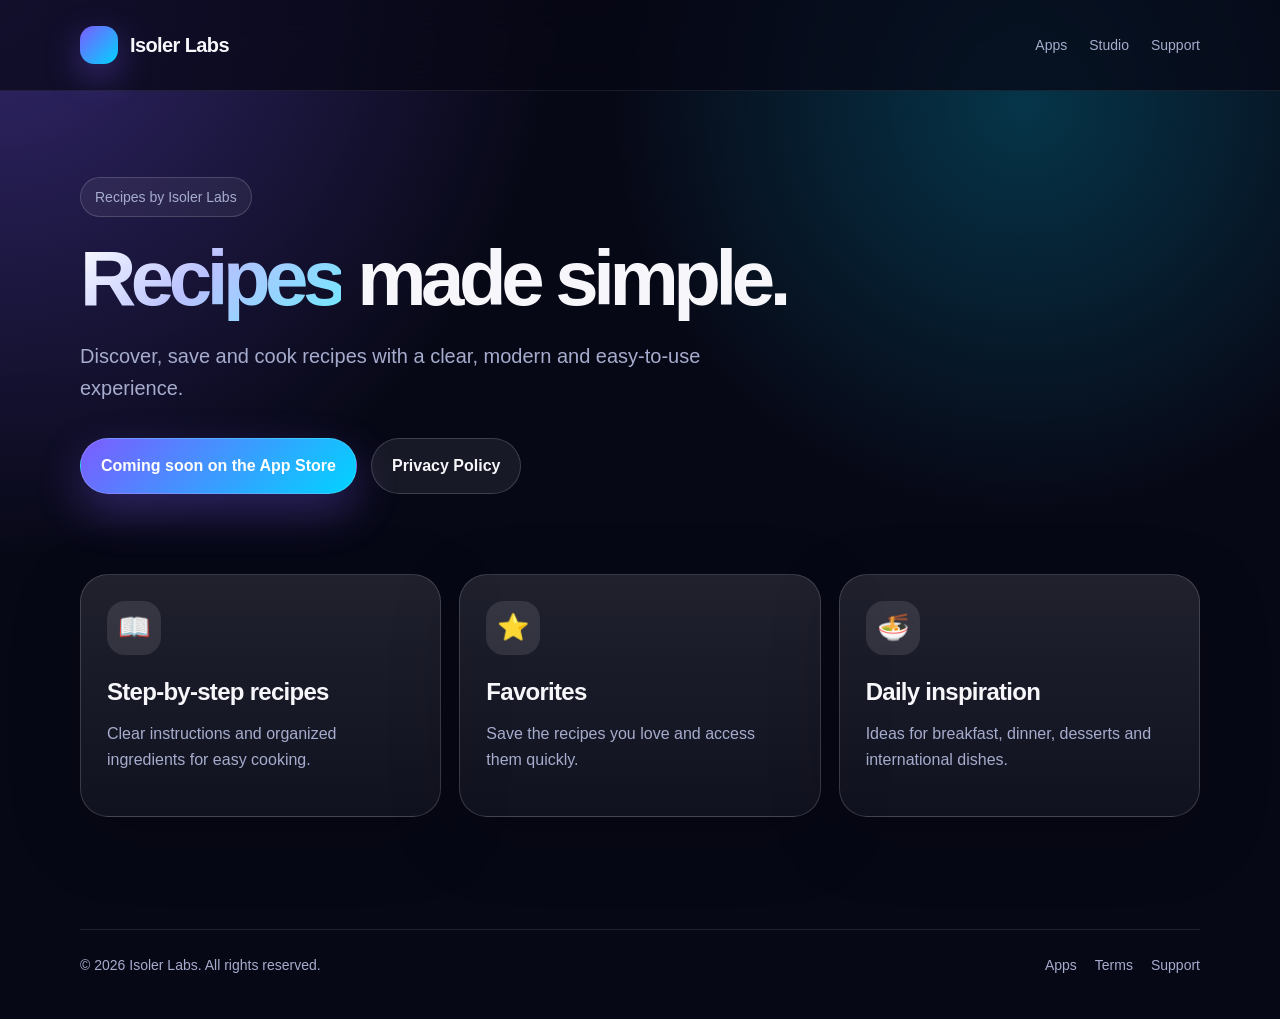
==== apps/recipes/index.html @ 73c51f67 "Initial Isoler Labs website" ====
<!DOCTYPE html>
<html lang="en">
<head>
  <meta charset="UTF-8" />
  <meta name="viewport" content="width=device-width, initial-scale=1.0" />
  <title>Recipes | Isoler Labs</title>
  <meta name="description" content="Recipes is a simple recipe app by Isoler Labs." />
  <style>
    :root {
      --bg: #070816;
      --card: rgba(255,255,255,0.08);
      --card-border: rgba(255,255,255,0.16);
      --text: #f7f7fb;
      --muted: #a6accd;
      --accent: #7c5cff;
      --accent-2: #00d4ff;
      --radius: 28px;
    }
    * { box-sizing: border-box; }
    body {
      margin: 0;
      font-family: Inter, -apple-system, BlinkMacSystemFont, "Segoe UI", sans-serif;
      background: radial-gradient(circle at top left, rgba(124,92,255,0.36), transparent 34%),
                  radial-gradient(circle at 80% 10%, rgba(0,212,255,0.22), transparent 30%),
                  var(--bg);
      color: var(--text);
      line-height: 1.6;
    }
    a { color: inherit; text-decoration: none; }
    .container { width: min(1120px, calc(100% - 40px)); margin: 0 auto; }
    header {
      padding: 26px 0;
      position: sticky;
      top: 0;
      backdrop-filter: blur(18px);
      background: rgba(7,8,22,0.72);
      z-index: 10;
      border-bottom: 1px solid rgba(255,255,255,0.08);
    }
    nav { display: flex; justify-content: space-between; align-items: center; gap: 20px; }
    .logo { display: flex; align-items: center; gap: 12px; font-weight: 800; letter-spacing: -0.03em; font-size: 20px; }
    .logo-mark { width: 38px; height: 38px; border-radius: 14px; background: linear-gradient(135deg, var(--accent), var(--accent-2)); box-shadow: 0 12px 35px rgba(124,92,255,0.4); }
    .nav-links { display: flex; gap: 22px; color: var(--muted); font-size: 14px; }
    .hero { padding: 86px 0 52px; }
    .badge { display: inline-flex; padding: 8px 14px; border: 1px solid var(--card-border); border-radius: 999px; background: rgba(255,255,255,0.06); color: var(--muted); font-size: 14px; margin-bottom: 24px; }
    h1 { font-size: clamp(44px, 7vw, 78px); line-height: .96; letter-spacing: -0.07em; margin: 0 0 24px; max-width: 850px; }
    .gradient-text { background: linear-gradient(135deg, #ffffff, #b8c0ff 48%, #70e9ff); -webkit-background-clip: text; background-clip: text; color: transparent; }
    .lead { color: var(--muted); font-size: 20px; max-width: 720px; margin: 0 0 34px; }
    .grid { display: grid; grid-template-columns: repeat(3, 1fr); gap: 18px; margin: 28px 0 70px; }
    .card { display: block; background: linear-gradient(180deg, rgba(255,255,255,0.1), rgba(255,255,255,0.045)); border: 1px solid var(--card-border); border-radius: var(--radius); padding: 26px; box-shadow: 0 20px 70px rgba(0,0,0,0.24); transition: transform .2s ease, border-color .2s ease; }
    .card:hover { transform: translateY(-3px); border-color: rgba(124,92,255,0.45); }
    .icon { width: 54px; height: 54px; border-radius: 18px; display: grid; place-items: center; background: rgba(255,255,255,0.1); margin-bottom: 18px; font-size: 26px; }
    .card h2, .card h3 { margin: 0 0 10px; font-size: 24px; letter-spacing: -0.03em; }
    .card p { margin: 0 0 18px; color: var(--muted); }
    .meta { color: var(--muted); font-size: 14px; }
    .actions { display: flex; gap: 14px; flex-wrap: wrap; margin-top: 22px; }
    .button { display: inline-flex; padding: 14px 20px; border-radius: 999px; font-weight: 700; border: 1px solid rgba(255,255,255,0.16); transition: transform .2s ease, background .2s ease; }
    .button:hover { transform: translateY(-2px); }
    .button.primary { background: linear-gradient(135deg, var(--accent), var(--accent-2)); color: white; box-shadow: 0 18px 45px rgba(124,92,255,0.32); }
    .button.secondary { background: rgba(255,255,255,0.07); color: var(--text); }
    .content-card { background: linear-gradient(180deg, rgba(255,255,255,0.1), rgba(255,255,255,0.045)); border: 1px solid var(--card-border); border-radius: var(--radius); padding: 34px; margin-bottom: 70px; }
    .content-card h2 { font-size: 28px; letter-spacing: -0.04em; margin-top: 30px; }
    .content-card h2:first-child { margin-top: 0; }
    .content-card p, .content-card li { color: var(--muted); }
    footer { padding: 42px 0; color: var(--muted); font-size: 14px; }
    .footer-inner { display: flex; justify-content: space-between; gap: 20px; flex-wrap: wrap; border-top: 1px solid rgba(255,255,255,0.1); padding-top: 24px; }
    .footer-links { display: flex; gap: 18px; }
    @media (max-width: 820px) { .nav-links { display: none; } .grid { grid-template-columns: 1fr; } .hero { padding-top: 64px; } }
</style>
</head>
<body>
  <header>
    <nav class="container">
      <a href="/" class="logo" aria-label="Isoler Labs home">
        <span class="logo-mark"></span>
        <span>Isoler Labs</span>
      </a>
      <div class="nav-links">
        <a href="/apps.html">Apps</a>
        <a href="/#studio">Studio</a>
        <a href="/support.html">Support</a>
      </div>
    </nav>
  </header>
  <main class="container">
    <section class="hero">
      <div class="badge">Recipes by Isoler Labs</div>
      <h1><span class="gradient-text">Recipes</span> made simple.</h1>
      <p class="lead">Discover, save and cook recipes with a clear, modern and easy-to-use experience.</p>
      <div class="actions">
        <a class="button primary" href="#">Coming soon on the App Store</a>
        <a class="button secondary" href="/apps/recipes/privacy.html">Privacy Policy</a>
      </div>
    </section>

    <section class="grid">
      <article class="card">
        <div class="icon">📖</div>
        <h2>Step-by-step recipes</h2>
        <p>Clear instructions and organized ingredients for easy cooking.</p>
      </article>
      <article class="card">
        <div class="icon">⭐</div>
        <h2>Favorites</h2>
        <p>Save the recipes you love and access them quickly.</p>
      </article>
      <article class="card">
        <div class="icon">🍜</div>
        <h2>Daily inspiration</h2>
        <p>Ideas for breakfast, dinner, desserts and international dishes.</p>
      </article>
    </section>
  </main>
  <footer class="container">
    <div class="footer-inner">
      <span>© 2026 Isoler Labs. All rights reserved.</span>
      <div class="footer-links">
        <a href="/apps.html">Apps</a>
        <a href="/terms.html">Terms</a>
        <a href="/support.html">Support</a>
      </div>
    </div>
  </footer>
</body>
</html>
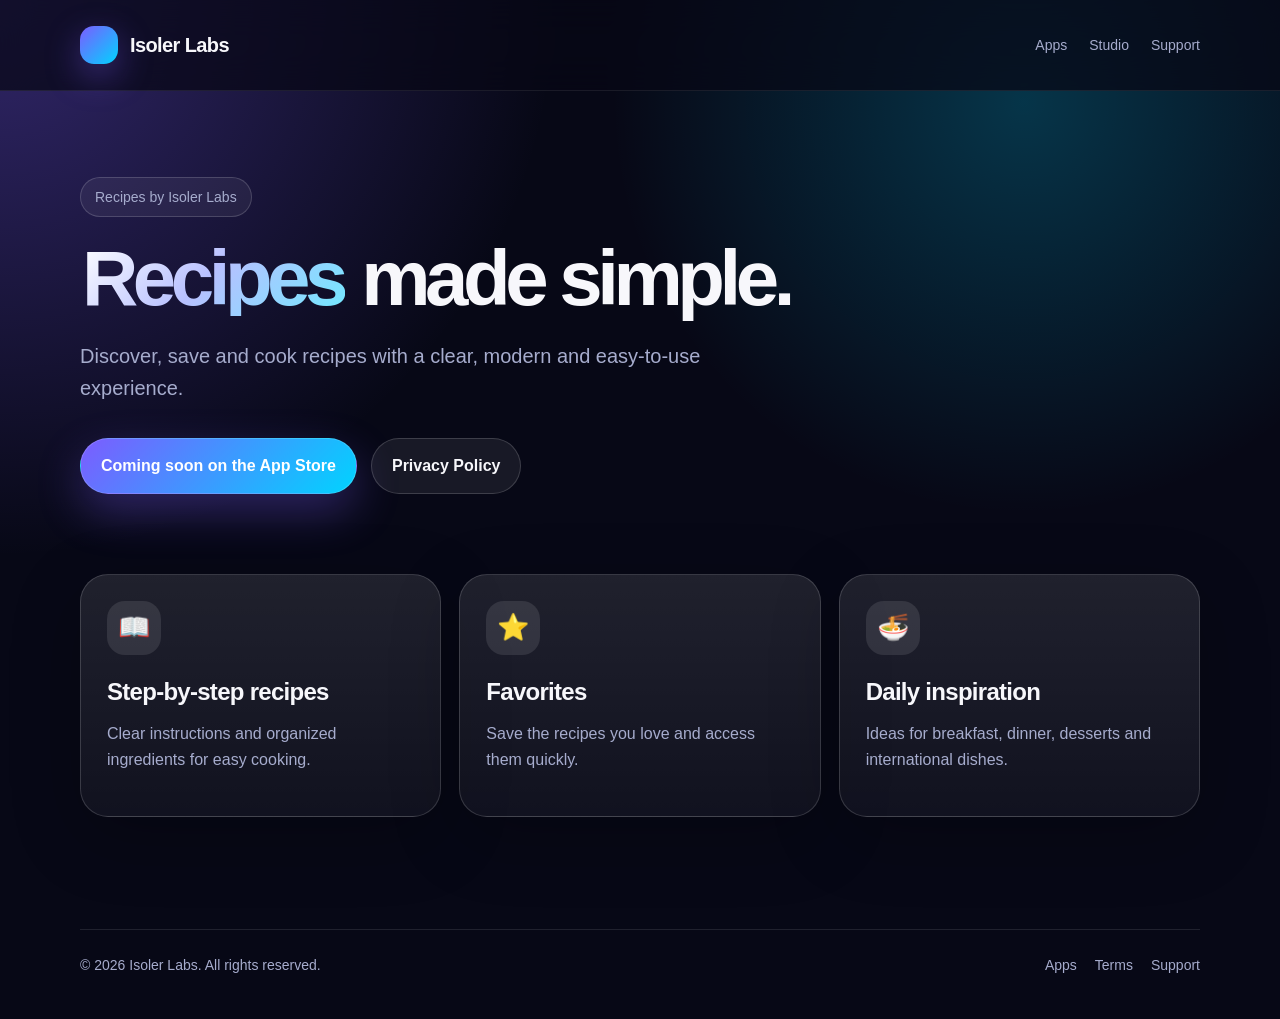
==== commit 5bbf0f02: "Some styles improvements" ====
--- a/apps/recipes/index.html
+++ b/apps/recipes/index.html
@@ -5,68 +5,8 @@
   <meta name="viewport" content="width=device-width, initial-scale=1.0" />
   <title>Recipes | Isoler Labs</title>
   <meta name="description" content="Recipes is a simple recipe app by Isoler Labs." />
-  <style>
-    :root {
-      --bg: #070816;
-      --card: rgba(255,255,255,0.08);
-      --card-border: rgba(255,255,255,0.16);
-      --text: #f7f7fb;
-      --muted: #a6accd;
-      --accent: #7c5cff;
-      --accent-2: #00d4ff;
-      --radius: 28px;
-    }
-    * { box-sizing: border-box; }
-    body {
-      margin: 0;
-      font-family: Inter, -apple-system, BlinkMacSystemFont, "Segoe UI", sans-serif;
-      background: radial-gradient(circle at top left, rgba(124,92,255,0.36), transparent 34%),
-                  radial-gradient(circle at 80% 10%, rgba(0,212,255,0.22), transparent 30%),
-                  var(--bg);
-      color: var(--text);
-      line-height: 1.6;
-    }
-    a { color: inherit; text-decoration: none; }
-    .container { width: min(1120px, calc(100% - 40px)); margin: 0 auto; }
-    header {
-      padding: 26px 0;
-      position: sticky;
-      top: 0;
-      backdrop-filter: blur(18px);
-      background: rgba(7,8,22,0.72);
-      z-index: 10;
-      border-bottom: 1px solid rgba(255,255,255,0.08);
-    }
-    nav { display: flex; justify-content: space-between; align-items: center; gap: 20px; }
-    .logo { display: flex; align-items: center; gap: 12px; font-weight: 800; letter-spacing: -0.03em; font-size: 20px; }
-    .logo-mark { width: 38px; height: 38px; border-radius: 14px; background: linear-gradient(135deg, var(--accent), var(--accent-2)); box-shadow: 0 12px 35px rgba(124,92,255,0.4); }
-    .nav-links { display: flex; gap: 22px; color: var(--muted); font-size: 14px; }
-    .hero { padding: 86px 0 52px; }
-    .badge { display: inline-flex; padding: 8px 14px; border: 1px solid var(--card-border); border-radius: 999px; background: rgba(255,255,255,0.06); color: var(--muted); font-size: 14px; margin-bottom: 24px; }
-    h1 { font-size: clamp(44px, 7vw, 78px); line-height: .96; letter-spacing: -0.07em; margin: 0 0 24px; max-width: 850px; }
-    .gradient-text { background: linear-gradient(135deg, #ffffff, #b8c0ff 48%, #70e9ff); -webkit-background-clip: text; background-clip: text; color: transparent; }
-    .lead { color: var(--muted); font-size: 20px; max-width: 720px; margin: 0 0 34px; }
-    .grid { display: grid; grid-template-columns: repeat(3, 1fr); gap: 18px; margin: 28px 0 70px; }
-    .card { display: block; background: linear-gradient(180deg, rgba(255,255,255,0.1), rgba(255,255,255,0.045)); border: 1px solid var(--card-border); border-radius: var(--radius); padding: 26px; box-shadow: 0 20px 70px rgba(0,0,0,0.24); transition: transform .2s ease, border-color .2s ease; }
-    .card:hover { transform: translateY(-3px); border-color: rgba(124,92,255,0.45); }
-    .icon { width: 54px; height: 54px; border-radius: 18px; display: grid; place-items: center; background: rgba(255,255,255,0.1); margin-bottom: 18px; font-size: 26px; }
-    .card h2, .card h3 { margin: 0 0 10px; font-size: 24px; letter-spacing: -0.03em; }
-    .card p { margin: 0 0 18px; color: var(--muted); }
-    .meta { color: var(--muted); font-size: 14px; }
-    .actions { display: flex; gap: 14px; flex-wrap: wrap; margin-top: 22px; }
-    .button { display: inline-flex; padding: 14px 20px; border-radius: 999px; font-weight: 700; border: 1px solid rgba(255,255,255,0.16); transition: transform .2s ease, background .2s ease; }
-    .button:hover { transform: translateY(-2px); }
-    .button.primary { background: linear-gradient(135deg, var(--accent), var(--accent-2)); color: white; box-shadow: 0 18px 45px rgba(124,92,255,0.32); }
-    .button.secondary { background: rgba(255,255,255,0.07); color: var(--text); }
-    .content-card { background: linear-gradient(180deg, rgba(255,255,255,0.1), rgba(255,255,255,0.045)); border: 1px solid var(--card-border); border-radius: var(--radius); padding: 34px; margin-bottom: 70px; }
-    .content-card h2 { font-size: 28px; letter-spacing: -0.04em; margin-top: 30px; }
-    .content-card h2:first-child { margin-top: 0; }
-    .content-card p, .content-card li { color: var(--muted); }
-    footer { padding: 42px 0; color: var(--muted); font-size: 14px; }
-    .footer-inner { display: flex; justify-content: space-between; gap: 20px; flex-wrap: wrap; border-top: 1px solid rgba(255,255,255,0.1); padding-top: 24px; }
-    .footer-links { display: flex; gap: 18px; }
-    @media (max-width: 820px) { .nav-links { display: none; } .grid { grid-template-columns: 1fr; } .hero { padding-top: 64px; } }
-</style>
+  <link rel="icon" href="/favicon.svg" type="image/svg+xml" />
+  <link rel="stylesheet" href="/style.css" />
 </head>
 <body>
   <header>
@@ -75,6 +15,9 @@
         <span class="logo-mark"></span>
         <span>Isoler Labs</span>
       </a>
+      <button class="nav-toggle" aria-label="Toggle navigation" aria-expanded="false">
+        <span></span><span></span><span></span>
+      </button>
       <div class="nav-links">
         <a href="/apps.html">Apps</a>
         <a href="/#studio">Studio</a>
@@ -121,5 +64,6 @@
       </div>
     </div>
   </footer>
+  <script src="/main.js"></script>
 </body>
-</html>+</html>
--- a/style.css
+++ b/style.css
@@ -0,0 +1,213 @@
+:root {
+  --bg: #070816;
+  --card: rgba(255,255,255,0.08);
+  --card-border: rgba(255,255,255,0.16);
+  --text: #f7f7fb;
+  --muted: #a6accd;
+  --accent: #7c5cff;
+  --accent-2: #00d4ff;
+  --radius: 28px;
+}
+
+* { box-sizing: border-box; }
+
+body {
+  margin: 0;
+  font-family: Inter, -apple-system, BlinkMacSystemFont, "Segoe UI", sans-serif;
+  background: radial-gradient(circle at top left, rgba(124,92,255,0.36), transparent 34%),
+              radial-gradient(circle at 80% 10%, rgba(0,212,255,0.22), transparent 30%),
+              var(--bg);
+  color: var(--text);
+  line-height: 1.6;
+}
+
+a { color: inherit; text-decoration: none; }
+
+.container { width: min(1120px, calc(100% - 40px)); margin: 0 auto; }
+
+header {
+  padding: 26px 0;
+  position: sticky;
+  top: 0;
+  backdrop-filter: blur(18px);
+  background: rgba(7,8,22,0.72);
+  z-index: 10;
+  border-bottom: 1px solid rgba(255,255,255,0.08);
+}
+
+nav { display: flex; justify-content: space-between; align-items: center; gap: 20px; }
+
+.logo { display: flex; align-items: center; gap: 12px; font-weight: 800; letter-spacing: -0.03em; font-size: 20px; }
+
+.logo-mark {
+  width: 38px;
+  height: 38px;
+  flex-shrink: 0;
+  border-radius: 14px;
+  background: linear-gradient(135deg, var(--accent), var(--accent-2));
+  box-shadow: 0 12px 35px rgba(124,92,255,0.4);
+}
+
+.nav-links { display: flex; gap: 22px; color: var(--muted); font-size: 14px; }
+
+.nav-toggle {
+  display: none;
+  flex-direction: column;
+  justify-content: center;
+  gap: 5px;
+  background: none;
+  border: none;
+  cursor: pointer;
+  padding: 6px;
+}
+.nav-toggle span {
+  display: block;
+  width: 22px;
+  height: 2px;
+  background: var(--text);
+  border-radius: 2px;
+  transition: transform .2s ease, opacity .2s ease;
+}
+
+.hero { padding: 86px 0 52px; }
+
+.badge {
+  display: inline-flex;
+  align-items: center;
+  padding: 8px 14px;
+  border: 1px solid var(--card-border);
+  border-radius: 999px;
+  background: rgba(255,255,255,0.06);
+  color: var(--muted);
+  font-size: 14px;
+  margin-bottom: 24px;
+}
+
+h1 { font-size: clamp(44px, 7vw, 78px); line-height: .96; letter-spacing: -0.07em; margin: 0 0 24px; max-width: 850px; }
+
+.gradient-text {
+  background: linear-gradient(135deg, #ffffff, #b8c0ff 48%, #70e9ff);
+  -webkit-background-clip: text;
+  background-clip: text;
+  color: transparent;
+  display: inline-block;
+  padding: 0 2px;
+}
+
+.lead { color: var(--muted); font-size: 20px; max-width: 720px; margin: 0 0 34px; }
+
+.section { padding: 58px 0; }
+
+.section-title { font-size: clamp(32px, 5vw, 54px); line-height: 1; letter-spacing: -0.05em; margin: 0 0 18px; }
+.section-lead { color: var(--muted); font-size: 18px; max-width: 640px; margin: 0 0 34px; }
+
+.grid { display: grid; grid-template-columns: repeat(3, 1fr); gap: 18px; margin: 28px 0 70px; }
+
+.actions { display: flex; gap: 14px; flex-wrap: wrap; margin-top: 22px; }
+
+.card {
+  display: block;
+  background: linear-gradient(180deg, rgba(255,255,255,0.1), rgba(255,255,255,0.045));
+  border: 1px solid var(--card-border);
+  border-radius: var(--radius);
+  padding: 26px;
+  box-shadow: 0 20px 70px rgba(0,0,0,0.24);
+  transition: transform .2s ease, border-color .2s ease;
+}
+.card:hover { transform: translateY(-3px); border-color: rgba(124,92,255,0.45); }
+
+.icon { width: 54px; height: 54px; border-radius: 18px; display: grid; place-items: center; background: rgba(255,255,255,0.1); margin-bottom: 18px; font-size: 26px; }
+
+.card h2, .card h3 { margin: 0 0 10px; font-size: 24px; letter-spacing: -0.03em; }
+.card p { margin: 0 0 18px; color: var(--muted); }
+.meta { color: var(--muted); font-size: 14px; }
+
+.button {
+  display: inline-flex;
+  padding: 14px 20px;
+  border-radius: 999px;
+  font-weight: 700;
+  border: 1px solid rgba(255,255,255,0.16);
+  transition: transform .2s ease, background .2s ease;
+}
+.button:hover { transform: translateY(-2px); }
+.button.primary { background: linear-gradient(135deg, var(--accent), var(--accent-2)); color: white; box-shadow: 0 18px 45px rgba(124,92,255,0.32); }
+.button.secondary { background: rgba(255,255,255,0.07); color: var(--text); }
+
+.showcase { display: grid; grid-template-columns: 1fr 1fr; gap: 22px; align-items: center; }
+
+.phone {
+  min-height: 520px;
+  border-radius: 42px;
+  padding: 18px;
+  background: linear-gradient(145deg, rgba(255,255,255,0.22), rgba(255,255,255,0.04));
+  border: 1px solid rgba(255,255,255,0.2);
+  box-shadow: 0 35px 100px rgba(0,0,0,0.42);
+}
+.phone-screen {
+  height: 100%;
+  min-height: 484px;
+  border-radius: 30px;
+  background: linear-gradient(180deg, #171a34, #0b0d1f);
+  padding: 24px;
+  overflow: hidden;
+}
+
+.app-card {
+  display: block;
+  background: rgba(255,255,255,0.09);
+  border: 1px solid rgba(255,255,255,0.12);
+  border-radius: 24px;
+  padding: 18px;
+  margin-bottom: 14px;
+  transition: transform .2s ease, border-color .2s ease, background .2s ease;
+}
+.app-card:hover { transform: translateY(-2px); border-color: rgba(124,92,255,0.45); background: rgba(255,255,255,0.13); }
+.app-card strong { display: block; font-size: 18px; margin-bottom: 4px; }
+.app-card span { color: var(--muted); font-size: 14px; }
+
+.cta {
+  text-align: center;
+  padding: 70px 26px;
+  border-radius: 36px;
+  background: linear-gradient(135deg, rgba(124,92,255,0.24), rgba(0,212,255,0.14));
+  border: 1px solid var(--card-border);
+}
+.cta h2 { font-size: clamp(34px, 5vw, 60px); line-height: 1; letter-spacing: -0.06em; margin: 0 0 18px; }
+.cta p { color: var(--muted); max-width: 610px; margin: 0 auto 28px; font-size: 18px; }
+
+.content-card {
+  background: linear-gradient(180deg, rgba(255,255,255,0.1), rgba(255,255,255,0.045));
+  border: 1px solid var(--card-border);
+  border-radius: var(--radius);
+  padding: 34px;
+  margin-bottom: 70px;
+}
+.content-card h2 { font-size: 28px; letter-spacing: -0.04em; margin-top: 30px; }
+.content-card h2:first-child { margin-top: 0; }
+.content-card p, .content-card li { color: var(--muted); }
+
+footer { padding: 42px 0; color: var(--muted); font-size: 14px; }
+.footer-inner { display: flex; justify-content: space-between; gap: 20px; flex-wrap: wrap; border-top: 1px solid rgba(255,255,255,0.1); padding-top: 24px; }
+.footer-links { display: flex; gap: 18px; }
+
+@media (max-width: 820px) {
+  .nav-toggle { display: flex; }
+  .nav-links {
+    display: none;
+    position: absolute;
+    top: 100%;
+    left: 0;
+    right: 0;
+    flex-direction: column;
+    gap: 16px;
+    padding: 18px 20px;
+    background: rgba(7,8,22,0.96);
+    border-bottom: 1px solid rgba(255,255,255,0.08);
+  }
+  .nav-links.open { display: flex; }
+  .hero { padding-top: 64px; }
+  .grid, .showcase { grid-template-columns: 1fr; }
+  .phone { min-height: 420px; }
+  .phone-screen { min-height: 384px; }
+}
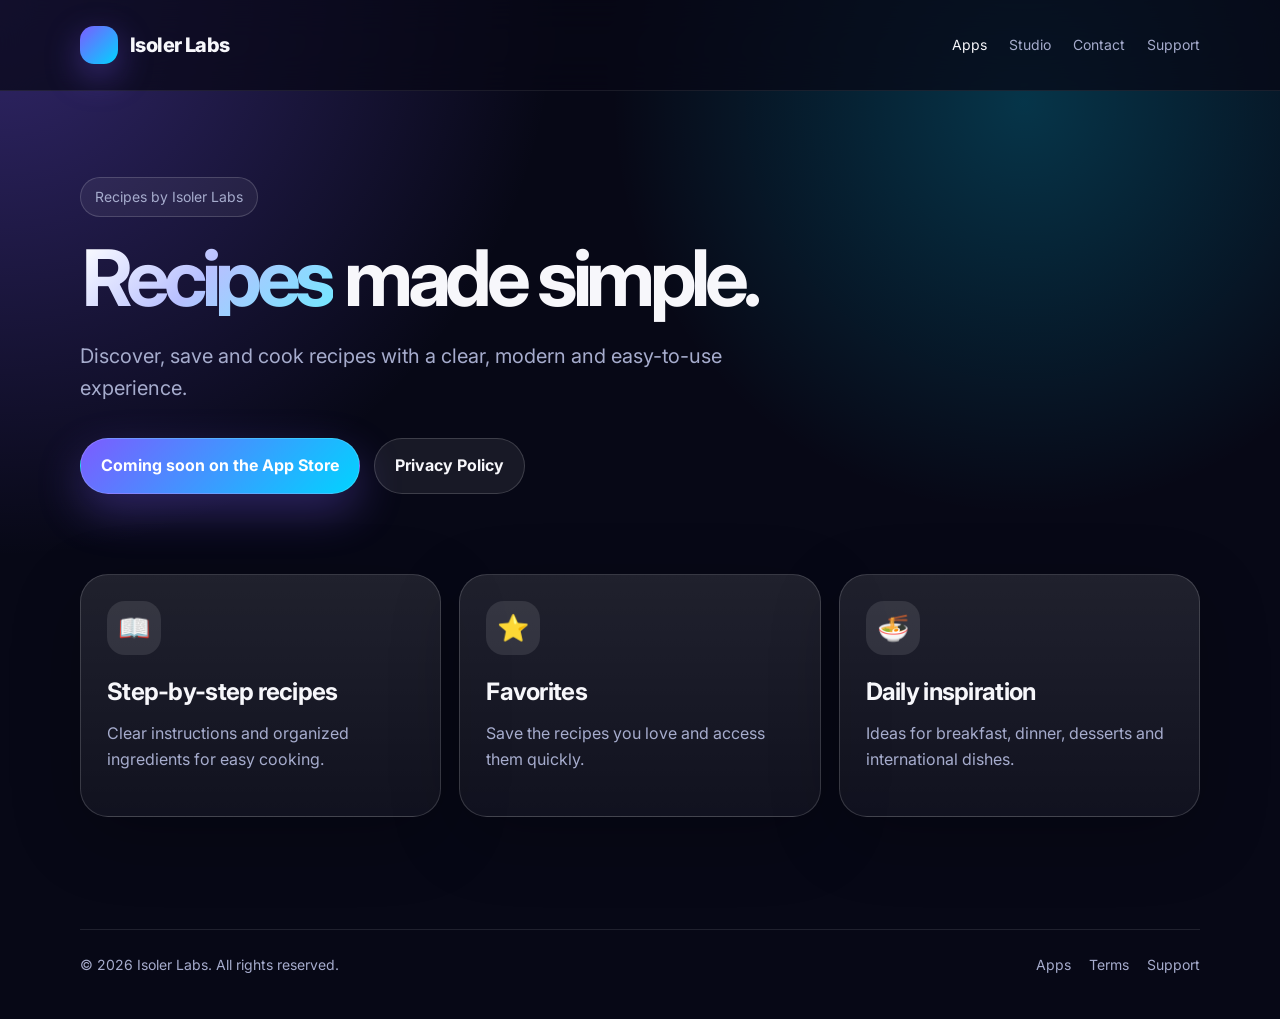
==== commit b1af7568: "New pages added, contact section" ====
--- a/apps/recipes/index.html
+++ b/apps/recipes/index.html
@@ -7,6 +7,13 @@
   <meta name="description" content="Recipes is a simple recipe app by Isoler Labs." />
   <link rel="icon" href="/favicon.svg" type="image/svg+xml" />
   <link rel="stylesheet" href="/style.css" />
+  <link rel="preconnect" href="https://fonts.googleapis.com" />
+  <link rel="preconnect" href="https://fonts.gstatic.com" crossorigin />
+  <link href="https://fonts.googleapis.com/css2?family=Inter:wght@400;700;800&display=swap" rel="stylesheet" />
+  <meta property="og:type" content="website" />
+  <meta property="og:url" content="https://www.isolerlabs.com/apps/recipes/" />
+  <meta property="og:title" content="Recipes | Isoler Labs" />
+  <meta property="og:description" content="Recipes is a simple recipe app by Isoler Labs." />
 </head>
 <body>
   <header>
@@ -21,6 +28,7 @@
       <div class="nav-links">
         <a href="/apps.html">Apps</a>
         <a href="/#studio">Studio</a>
+        <a href="/contact.html">Contact</a>
         <a href="/support.html">Support</a>
       </div>
     </nav>
--- a/style.css
+++ b/style.css
@@ -9,6 +9,8 @@
   --radius: 28px;
 }
 
+html { scroll-behavior: smooth; }
+
 * { box-sizing: border-box; }
 
 body {
@@ -49,6 +51,7 @@
 }
 
 .nav-links { display: flex; gap: 22px; color: var(--muted); font-size: 14px; }
+.nav-links a.active { color: var(--text); }
 
 .nav-toggle {
   display: none;
